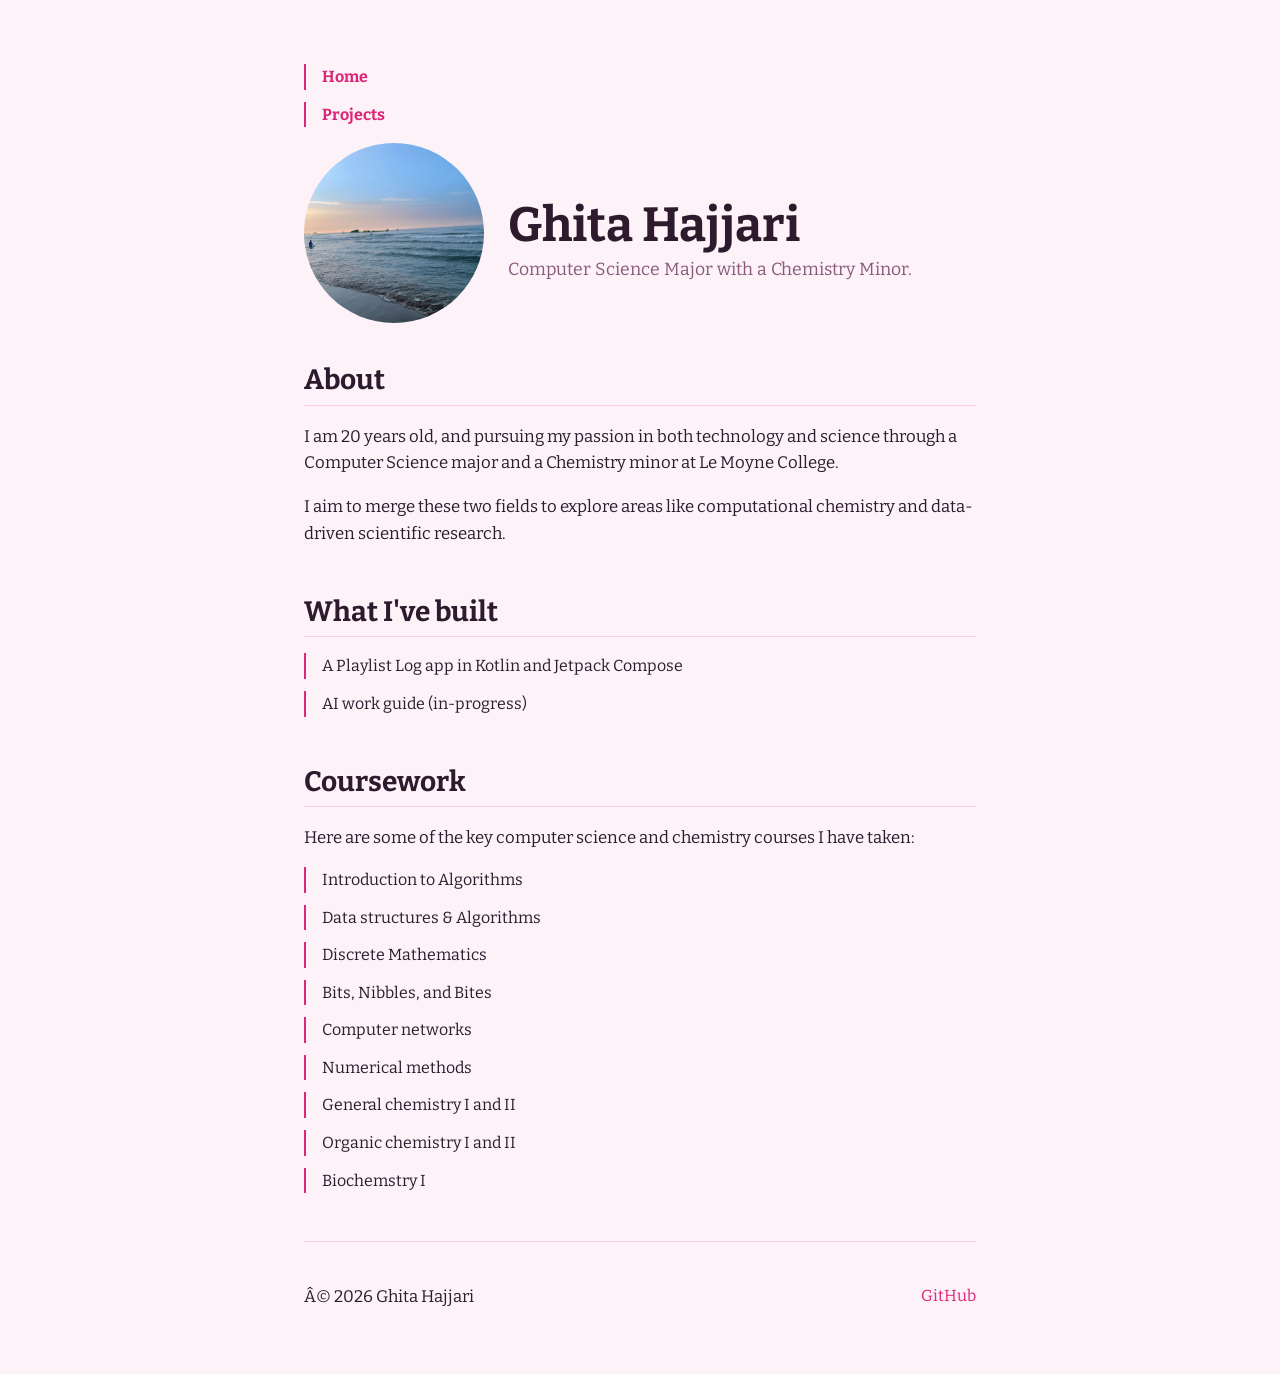
==== index.html @ ee104030 "S13 done" ====
<!DOCTYPE html>
<html lang="" en">

<head>
    <meta charset="" UTF-8">
    <meta name="viewport" content="width=device-width" , initial-scale="1,0">
    <title>Ghita Hajjari</title>
    <!-- Class 12: Step 1: a typeface I chose-->
    <link rel="preconnect" href="https://fonts.googleapis.com">
    <link rel="preconnect" href="https://fonts.gstatic.com">
    <link href="https://fonts.googleapis.com/css2?family=Bitter:ital,wght@0,100..900;1,100..900&display=swap" rel="stylesheet">
    <link rel="stylesheet" href="styles.css">
</head>

<body>
    <!-- Class 13: Step 2: navigation -->
    <nav>
        <ul>
            <li><a href="index.html">Home</a></li> 
            <li><a href="projects.html">Projects</a></li> 
        </ul>
    </nav>
    <!-- Class 11: Step 2: the page -->
    <!-- Lab 12: Task 1: group the text so it stacks beside the photo -->
    <header>
        <!-- Class 12: Step 3: an image -->
        <img src="images/me.jpg" alt="Ocean picture taken by Ghita Hajjari" class="portrait">
        <div>
            <h1>Ghita Hajjari</h1>
            <p>Computer Science Major with a Chemistry Minor.</p>
        </div>
    </header>

    <main>
        <section>
            <h2>About</h2>
            <p>I am 20 years old, and pursuing my passion in both technology and science through a Computer Science
                major and a Chemistry minor at Le Moyne College.</p>
            <p>I aim to merge these two fields to explore areas like computational chemistry and data-driven scientific
                research.</p>
        </section>

        <section>
            <h2>What I've built</h2>
            <ul>
                <li>A Playlist Log app in Kotlin and Jetpack Compose</li>
                <li>AI work guide (in-progress)</li>
            </ul>
        </section>

        <!-- Lab 11: Task 2: a third section -->
        <section>
            <h2>Coursework</h2>
            <p>Here are some of the key computer science and chemistry courses I have taken:</p>
            <ul>
                <li>Introduction to Algorithms</li>
                <li>Data structures & Algorithms</li>
                <li>Discrete Mathematics</li>
                <li>Bits, Nibbles, and Bites</li>
                <li>Computer networks</li>
                <li>Numerical methods</li>
                <li>General chemistry I and II</li>
                <li>Organic chemistry I and II</li>
                <li>Biochemstry I</li>
            </ul>
        </section>
    </main>

    <!-- Lab 12: Task 3: two things in the footer -->
    <footer>
        <p>© 2026 Ghita Hajjari</p>
        <!-- Lab 11: Task 3: a link off my page -->
        <a href="https://github.com/ghitahajjari" target="_blank" rel="noopener">GitHub</a>
    </footer>

</body>

</html>
---- styles.css ----
/* Class 11: Step 4: the basics */

:root {
    /*Lab 11: Task 5: my own colors*/
    --text: #2d1b2d;
    --text-muted: #8a5a7b;
    --accent: #db2777;
    --background: #fdf2f8;
    --border: #fbcfe8;
}

body {
    font-family: "Bitter", system-ui, -apple-system, "Segoe UI", sans-serif;
    color: var(--text);
    background: var(--background);
    line-height: 1.6;
    max-width: 42rem;
    margin: 0 auto;
    padding: 3rem 1.5rem;
}

/*Lab 12: Task 1: header side by side */
header {
    display: flex; 
    /* Lab 12: Task 4: let the header stack when there isn't room */
    flex-wrap: wrap;
    align-items: center; 
    gap: 1.5rem; 
}

h1 { font-size: 3rem;   /*Class 12: Step 2: my own scale*/
    line-height:1.1;
    margin-bottom: 0.25rem; }

header p { color: var(--text-muted); font-size: 1.1rem; margin-top: 0; }

h2 {
    font-size: 1.75rem;
    line-height: 1.2;
    margin-top: 2.5rem;
    border-bottom: 1px solid var(--border);
    padding-bottom: 0.5rem;
    margin-bottom: 1rem;
}

p{
    font-size: 1.05rem;
    margin-bottom: 1rem;
}

/* Lab 12: Task 3: footer */
footer { 
    border-top: 1px solid var(--border);
    padding-top: 1.5rem;
    display: flex;
    justify-content: space-between;
    align-items: center;
}

/* Lab 11: Task 4: links */
a{
    color: var(--accent);
    text-decoration: none;
    border-bottom: 1px solid transparent;
}
a:hover { border-bottom-color: var(--accent); }

.portrait {
    width: 180px;
    height: 180px;
    object-fit: cover;
    border-radius: 50%;
}


/* Class 12: Step 4: spacing on purpose */
section { margin-bottom: 3rem; }
/* Lab 12: Task 2: list without bullets */
ul { 
    list-style: none;
    padding-left: 0;
 }
li { 
    margin-bottom: 0.75rem;
    padding-left: 1rem;
    border-left: 2px solid var(--accent);
 }

/* Class 13: Step 3: the nav bar */
nav a {
    text-decoration: none;
    font-weight: 700;
    padding-bottom: 0.25rem;
    border-bottom: 2px solid transparent;
}

nav a:hover {
    border-bottom-color: var(--accent);
}
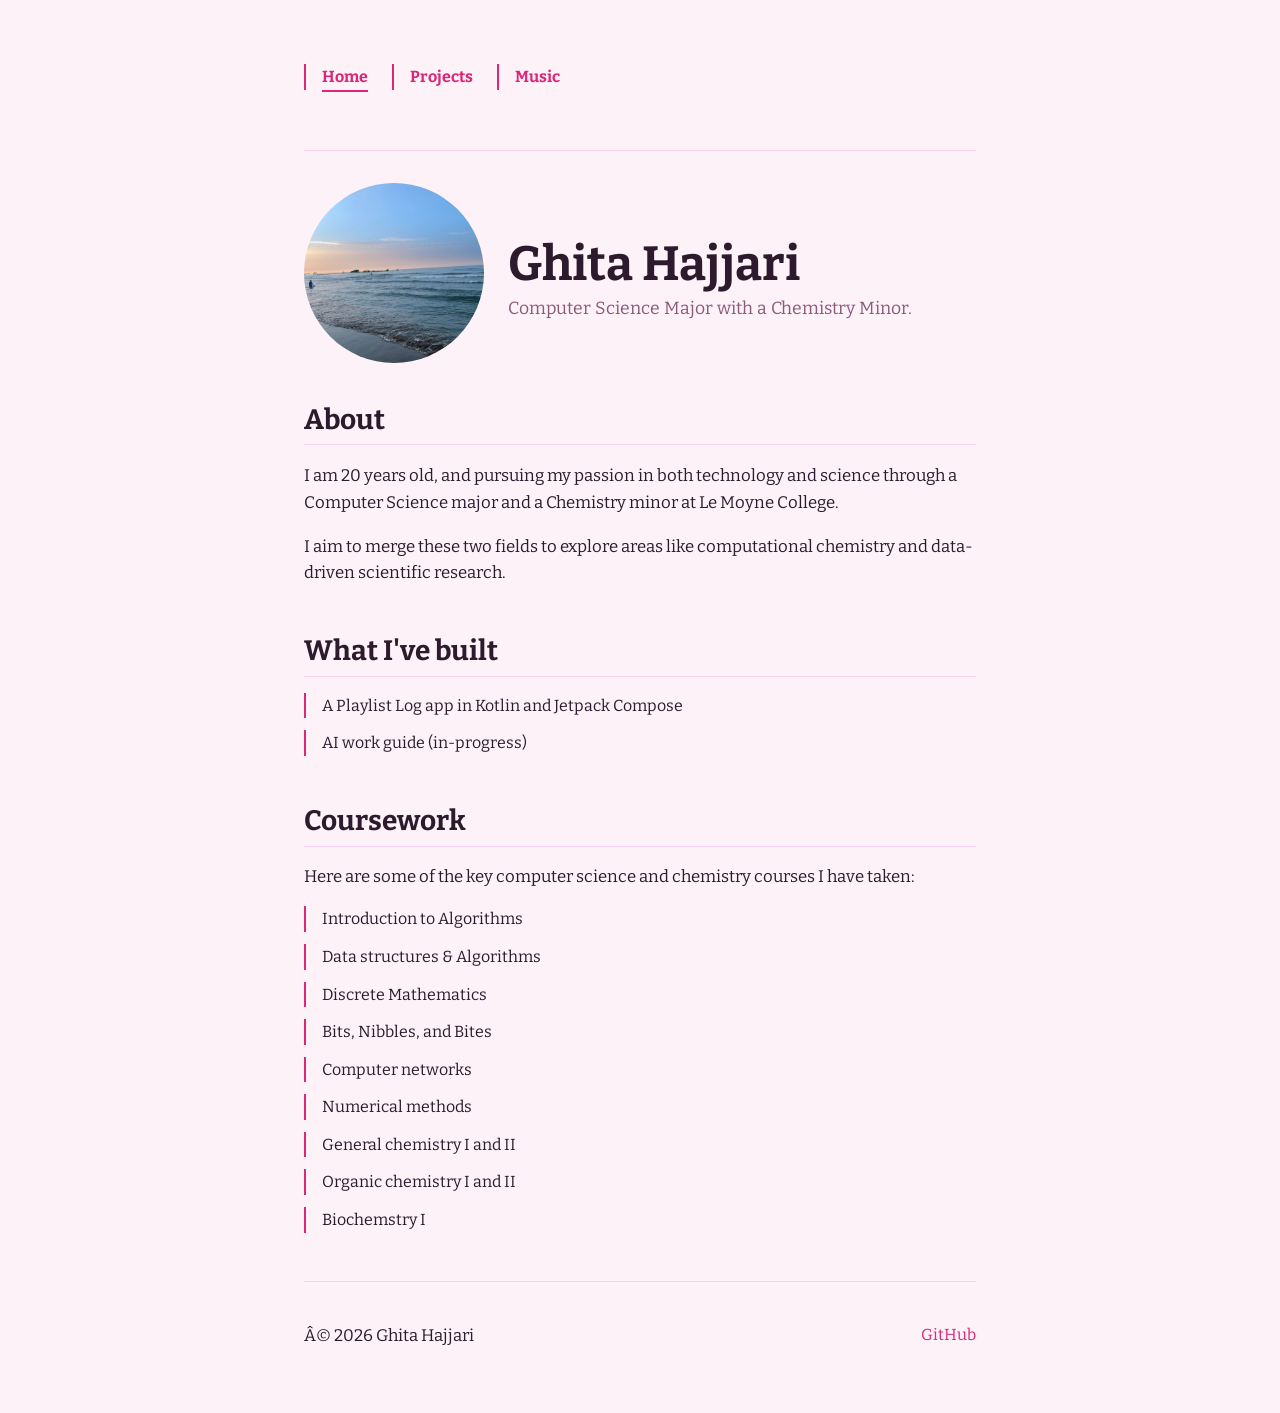
==== commit 4aa185a0: "Lab 13 done" ====
--- a/index.html
+++ b/index.html
@@ -16,8 +16,11 @@
     <!-- Class 13: Step 2: navigation -->
     <nav>
         <ul>
-            <li><a href="index.html">Home</a></li> 
+            <!-- Lab 13: Task 1: show which page you're on -->
+            <li><a href="index.html" class="current">Home</a></li> 
             <li><a href="projects.html">Projects</a></li> 
+            <!-- Lab 13: Task 3: music page link -->
+            <li><a href="music.html">Music</a></li> 
         </ul>
     </nav>
     <!-- Class 11: Step 2: the page -->
--- a/styles.css
+++ b/styles.css
@@ -87,6 +87,14 @@
  }
 
 /* Class 13: Step 3: the nav bar */
+nav ul {
+    list-style: none;
+    padding-left: 0;
+    display: flex;
+    gap: 1.5rem;
+    margin-bottom: 2rem;
+}
+
 nav a {
     text-decoration: none;
     font-weight: 700;
@@ -96,4 +104,22 @@
 
 nav a:hover {
     border-bottom-color: var(--accent);
+}
+
+/* Lab 13: Task 1: which page you're on */
+nav a.current {
+    border-bottom-color: var(--accent);
+    color: var(--accent);
+}
+
+/* Lab 13: Task 4: separate the bar from the header*/
+nav {
+    padding-bottom: 1rem;
+    border-bottom: 1px solid var(--border);
+    margin-bottom: 2rem;
+}
+
+/*  Lab 13: Task 5: Tab through the page */
+nav a:focus-visible {
+    outline: 2px solid var(--accent);
 }
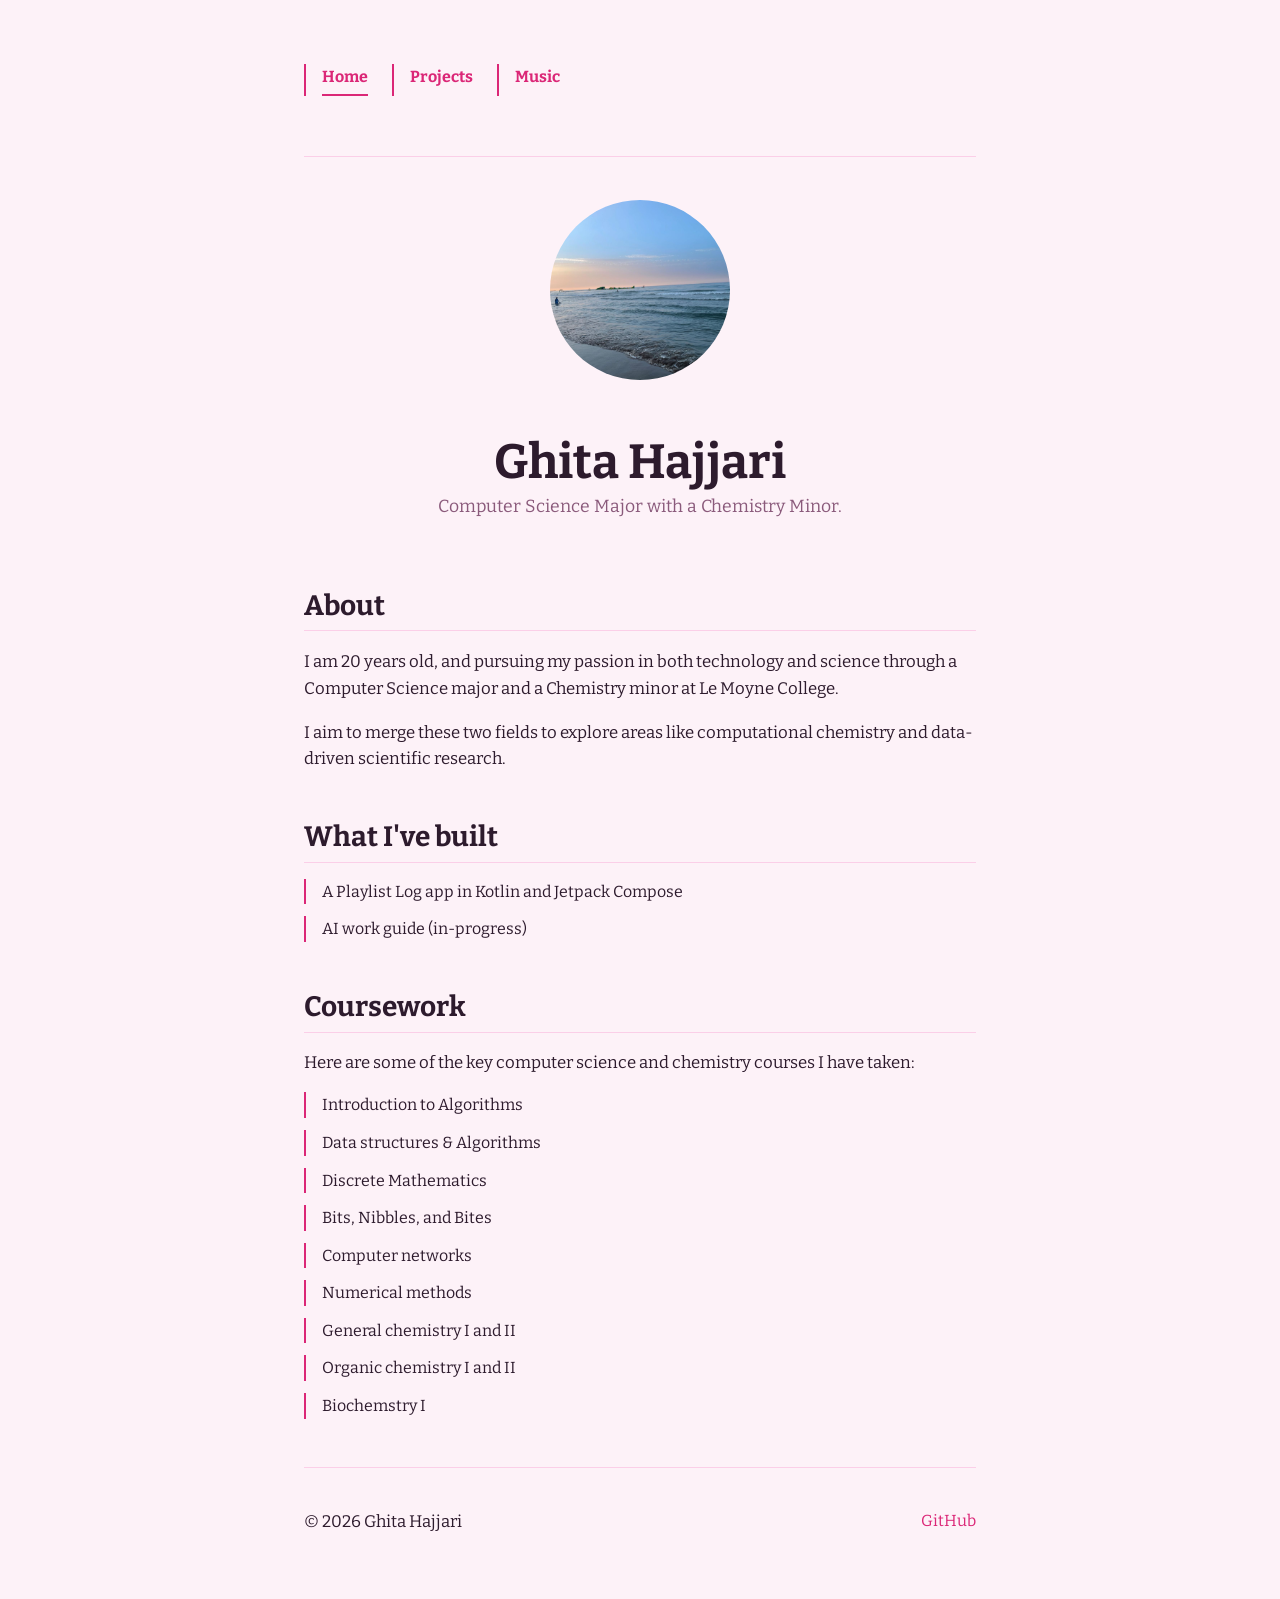
==== commit ad75088f: "corrections for lab 14" ====
--- a/index.html
+++ b/index.html
@@ -1,9 +1,9 @@
 <!DOCTYPE html>
-<html lang="" en">
+<html lang="en">
 
 <head>
-    <meta charset="" UTF-8">
-    <meta name="viewport" content="width=device-width" , initial-scale="1,0">
+    <meta charset="UTF-8">
+    <meta name="viewport" content="width=device-width, initial-scale=1.0">
     <title>Ghita Hajjari</title>
     <!-- Class 12: Step 1: a typeface I chose-->
     <link rel="preconnect" href="https://fonts.googleapis.com">
--- a/styles.css
+++ b/styles.css
@@ -23,9 +23,14 @@
 header {
     display: flex; 
     /* Lab 12: Task 4: let the header stack when there isn't room */
-    flex-wrap: wrap;
+    /* flex-wrap: wrap; */
     align-items: center; 
     gap: 1.5rem; 
+    /* Lab 14: Task 6: a hero header */
+    min-height: 40vh;
+    flex-direction: column;
+    justify-content: center;
+    text-align: center;
 }
 
 h1 { font-size: 3rem;   /*Class 12: Step 2: my own scale*/
@@ -49,12 +54,21 @@
 }
 
 /* Lab 12: Task 3: footer */
+/* Lab 14: Task 4: footer stacks on narrow screens */
 footer { 
+    display: flex;
+    flex-direction: column;
+    gap: 0.5rem;
+    align-items: center;
     border-top: 1px solid var(--border);
     padding-top: 1.5rem;
-    display: flex;
-    justify-content: space-between;
-    align-items: center;
+}
+
+@media (min-width: 40rem) {
+    footer {
+        flex-direction: row;
+        justify-content: space-between;
+    }
 }
 
 /* Lab 11: Task 4: links */
@@ -87,12 +101,21 @@
  }
 
 /* Class 13: Step 3: the nav bar */
+/* Lab 14: Task 1: the nav stacks on narrow screens */
 nav ul {
     list-style: none;
     padding-left: 0;
     display: flex;
-    gap: 1.5rem;
+    flex-direction: column;
+    gap: 0.5rem;
     margin-bottom: 2rem;
+}
+
+@media (min-width: 40rem) {
+    nav ul {
+        flex-direction: row;
+        gap: 1.5rem;
+    }
 }
 
 nav a {
@@ -100,6 +123,9 @@
     font-weight: 700;
     padding-bottom: 0.25rem;
     border-bottom: 2px solid transparent;
+    /* Lab 14: Task 5: fixes */
+    padding: 0.5rem O;
+    display: inline-block;
 }
 
 nav a:hover {
@@ -122,4 +148,28 @@
 /*  Lab 13: Task 5: Tab through the page */
 nav a:focus-visible {
     outline: 2px solid var(--accent);
-}+}
+
+/* Class 14: Step 2: the cards go in a row */
+.cards {
+    display: flex;
+    /* Class 14: Step 3: stack by default */
+    flex-direction: column;
+    gap: 1.5rem;
+    margin-top: 2rem;
+}
+
+.card {
+    flex: 1;
+    padding: 1.5rem;
+    border: 1px solid var(--border);
+    border-radius: 8px;
+}
+
+/* Class 14: Step 3: a row when there's room */
+@media (min-width: 40rem) {
+    .cards { flex-direction: row; }
+}
+
+/* Lab 14: Task 5: fixes */
+img { max-width: 100%; height:auto; }
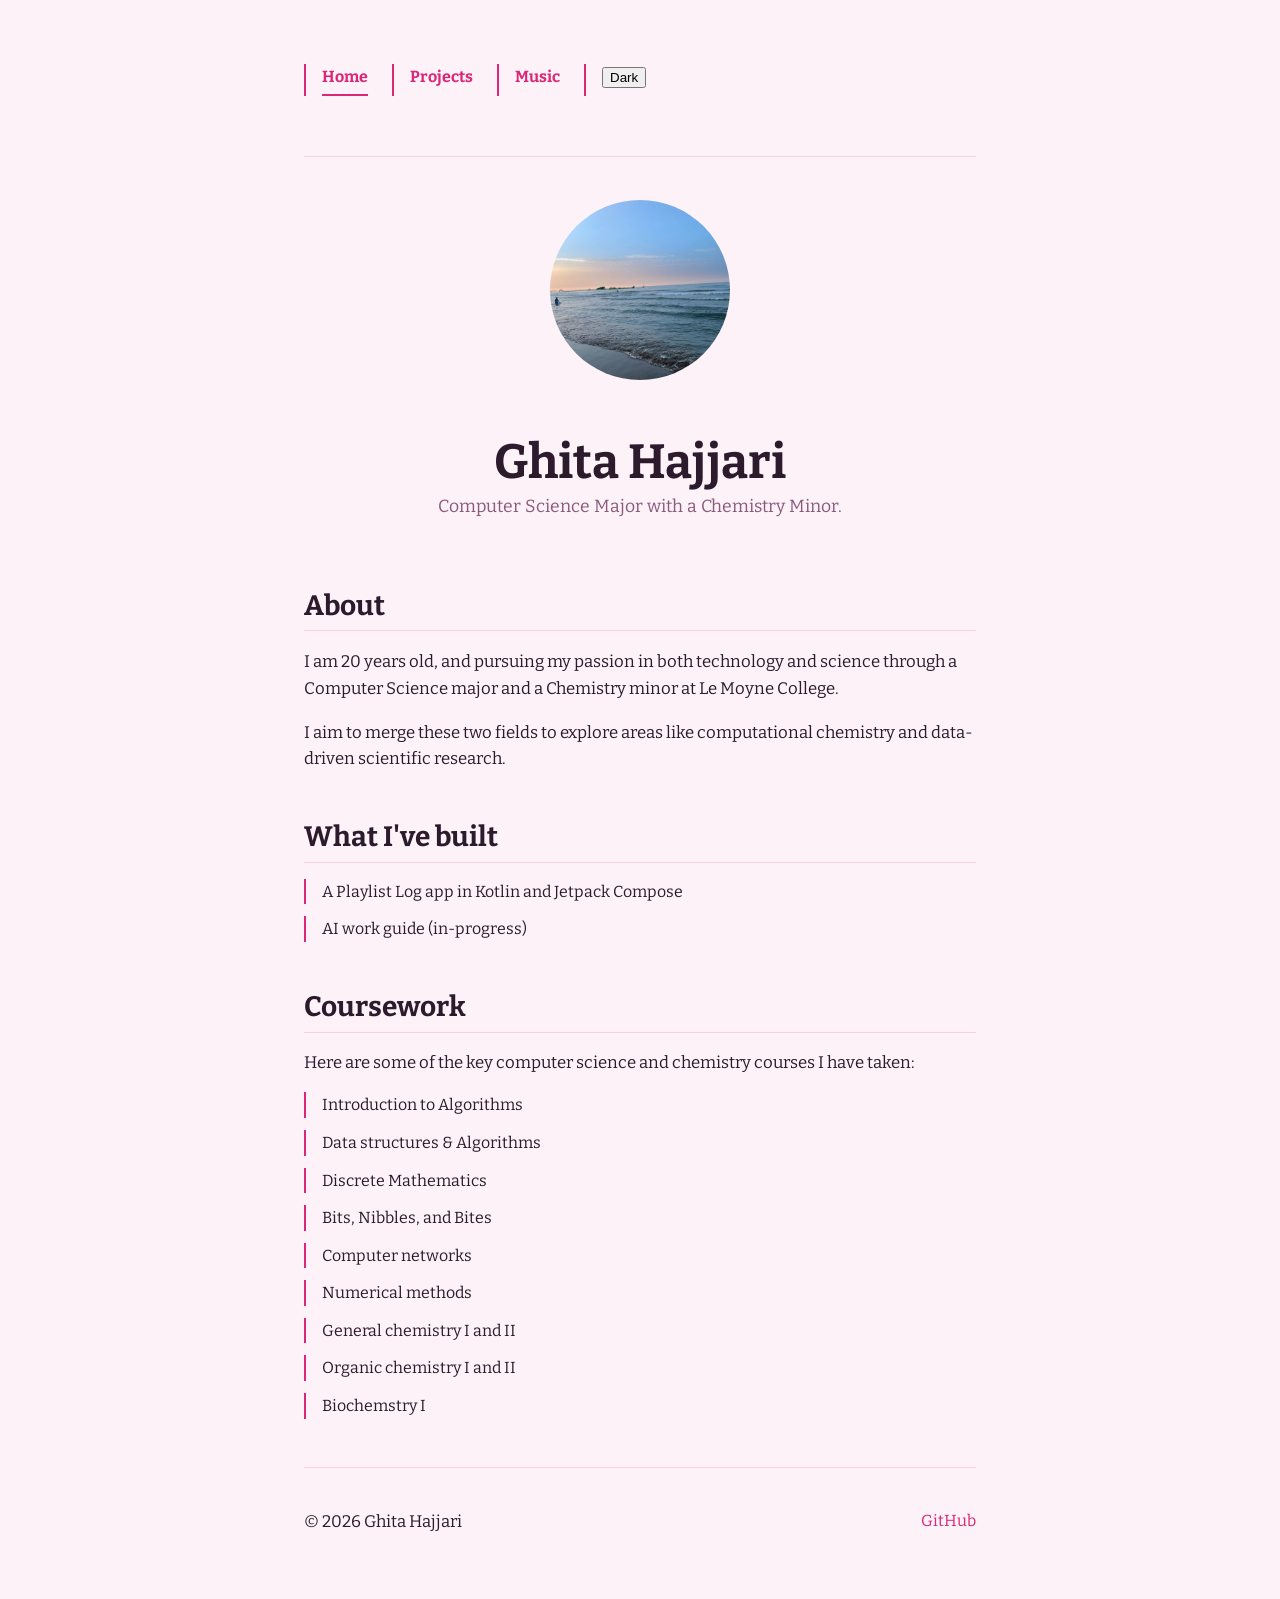
==== commit 7a5e9e3a: "S15 done" ====
--- a/index.html
+++ b/index.html
@@ -10,6 +10,8 @@
     <link rel="preconnect" href="https://fonts.gstatic.com">
     <link href="https://fonts.googleapis.com/css2?family=Bitter:ital,wght@0,100..900;1,100..900&display=swap" rel="stylesheet">
     <link rel="stylesheet" href="styles.css">
+    <!-- Class 15: Step 1: my third file-->
+    <script src="script.js" defer></script>
 </head>
 
 <body>
@@ -21,6 +23,8 @@
             <li><a href="projects.html">Projects</a></li> 
             <!-- Lab 13: Task 3: music page link -->
             <li><a href="music.html">Music</a></li> 
+            <!-- Class 15: Step 3: the theme button -->
+             <li><button id="theme-toggle" type="button">Dark</button></li>
         </ul>
     </nav>
     <!-- Class 11: Step 2: the page -->
@@ -71,7 +75,8 @@
 
     <!-- Lab 12: Task 3: two things in the footer -->
     <footer>
-        <p>© 2026 Ghita Hajjari</p>
+        <!-- Class 15: Step 2: the year, written by javaScript -->
+        <p>© <span id="year"></span> Ghita Hajjari</p>
         <!-- Lab 11: Task 3: a link off my page -->
         <a href="https://github.com/ghitahajjari" target="_blank" rel="noopener">GitHub</a>
     </footer>
--- a/styles.css
+++ b/styles.css
@@ -172,4 +172,13 @@
 }
 
 /* Lab 14: Task 5: fixes */
-img { max-width: 100%; height:auto; }+img { max-width: 100%; height:auto; }
+
+/* Class 15: Step 4: dark mode colors */
+body.dark {
+    --text: white;
+    --text-muted: silver;
+    --accent: skyblue;
+    --background: black;
+    --border: dimgrey;
+}
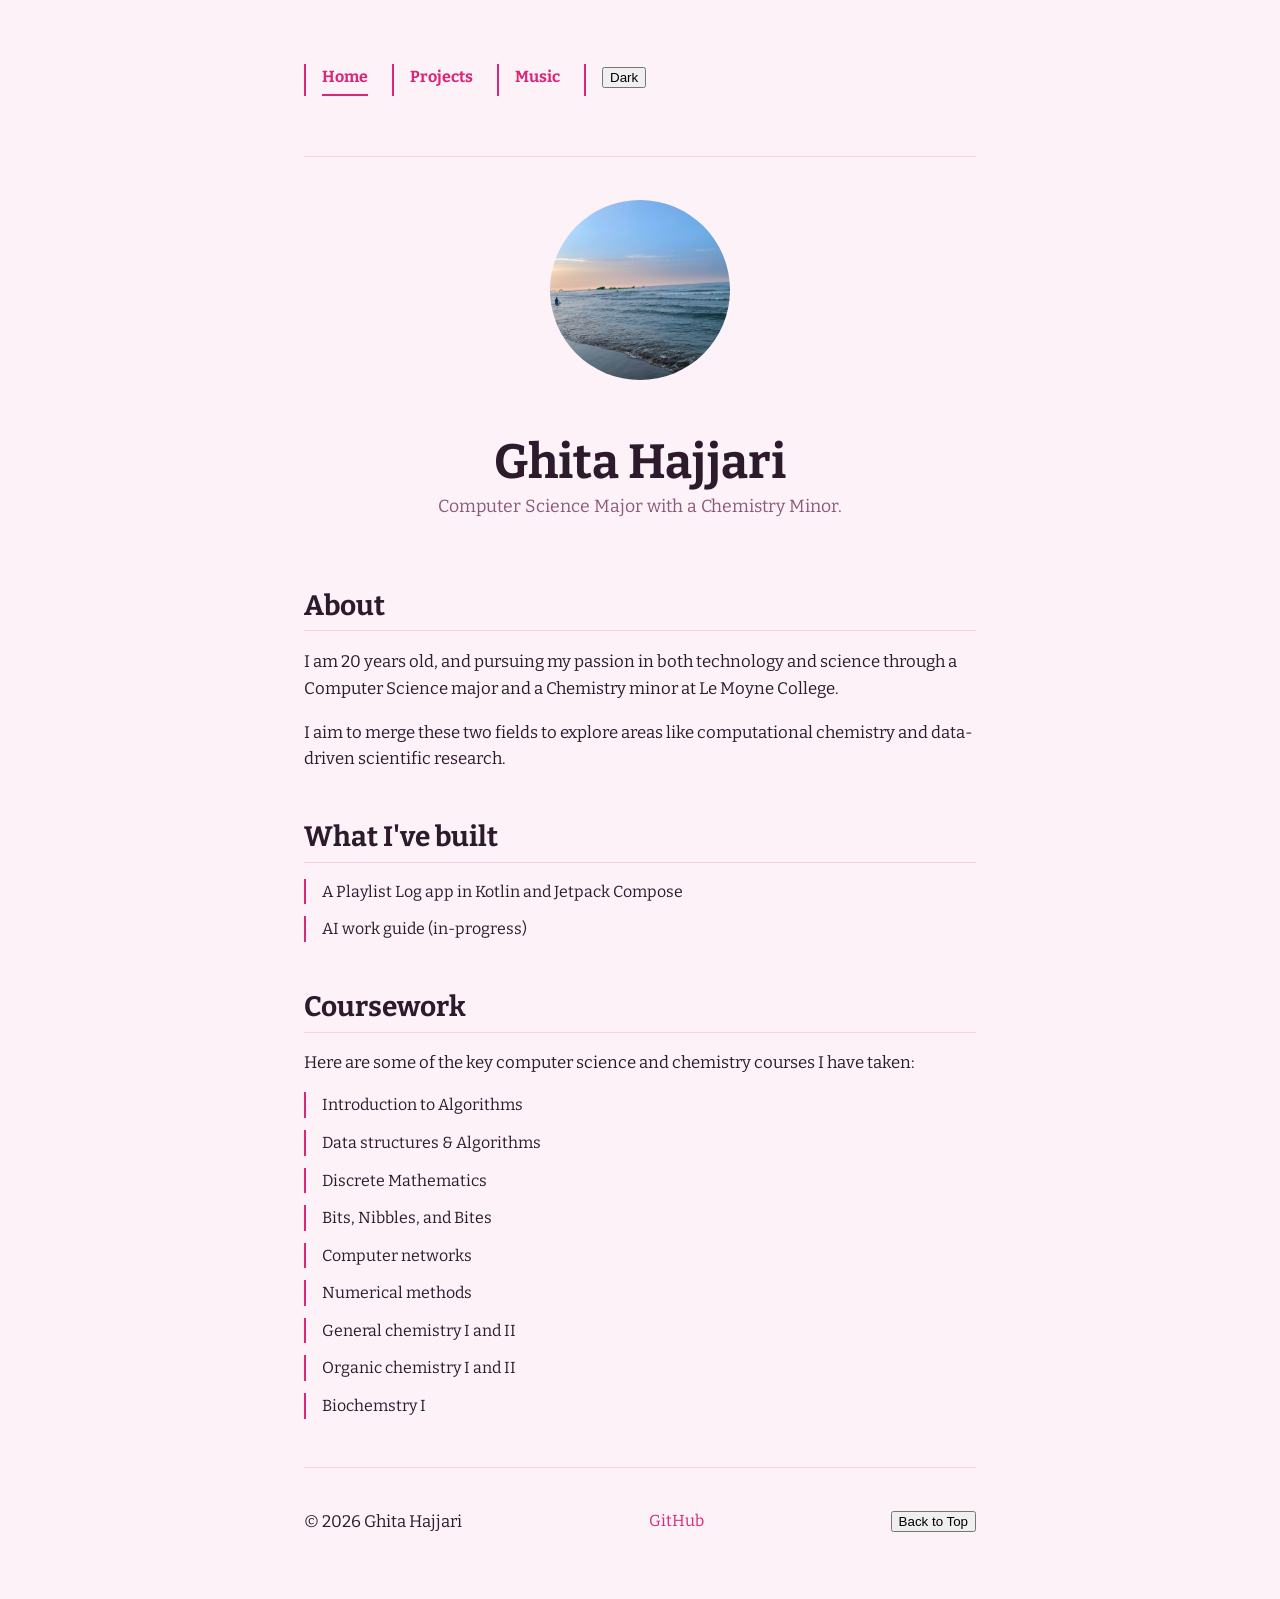
==== commit c9778071: "Lab 15 done" ====
--- a/index.html
+++ b/index.html
@@ -24,7 +24,7 @@
             <!-- Lab 13: Task 3: music page link -->
             <li><a href="music.html">Music</a></li> 
             <!-- Class 15: Step 3: the theme button -->
-             <li><button id="theme-toggle" type="button">Dark</button></li>
+            <li><button id="theme-toggle" type="button">Dark</button></li>
         </ul>
     </nav>
     <!-- Class 11: Step 2: the page -->
@@ -79,6 +79,8 @@
         <p>© <span id="year"></span> Ghita Hajjari</p>
         <!-- Lab 11: Task 3: a link off my page -->
         <a href="https://github.com/ghitahajjari" target="_blank" rel="noopener">GitHub</a>
+        <!-- Lab 15: Task 5: Button to top -->
+        <button id="back-to-top">Back to Top</button>
     </footer>
 
 </body>
--- a/styles.css
+++ b/styles.css
@@ -174,11 +174,11 @@
 /* Lab 14: Task 5: fixes */
 img { max-width: 100%; height:auto; }
 
-/* Class 15: Step 4: dark mode colors */
+/* Class 15: Step 4: the dark theme */
 body.dark {
-    --text: white;
-    --text-muted: silver;
-    --accent: skyblue;
-    --background: black;
-    --border: dimgrey;
+    --text: #fce7f3;
+    --text-muted: #c084a8;
+    --accent: #f472b6;
+    --background: #1a0f1a;
+    --border: #4a2540;
 }
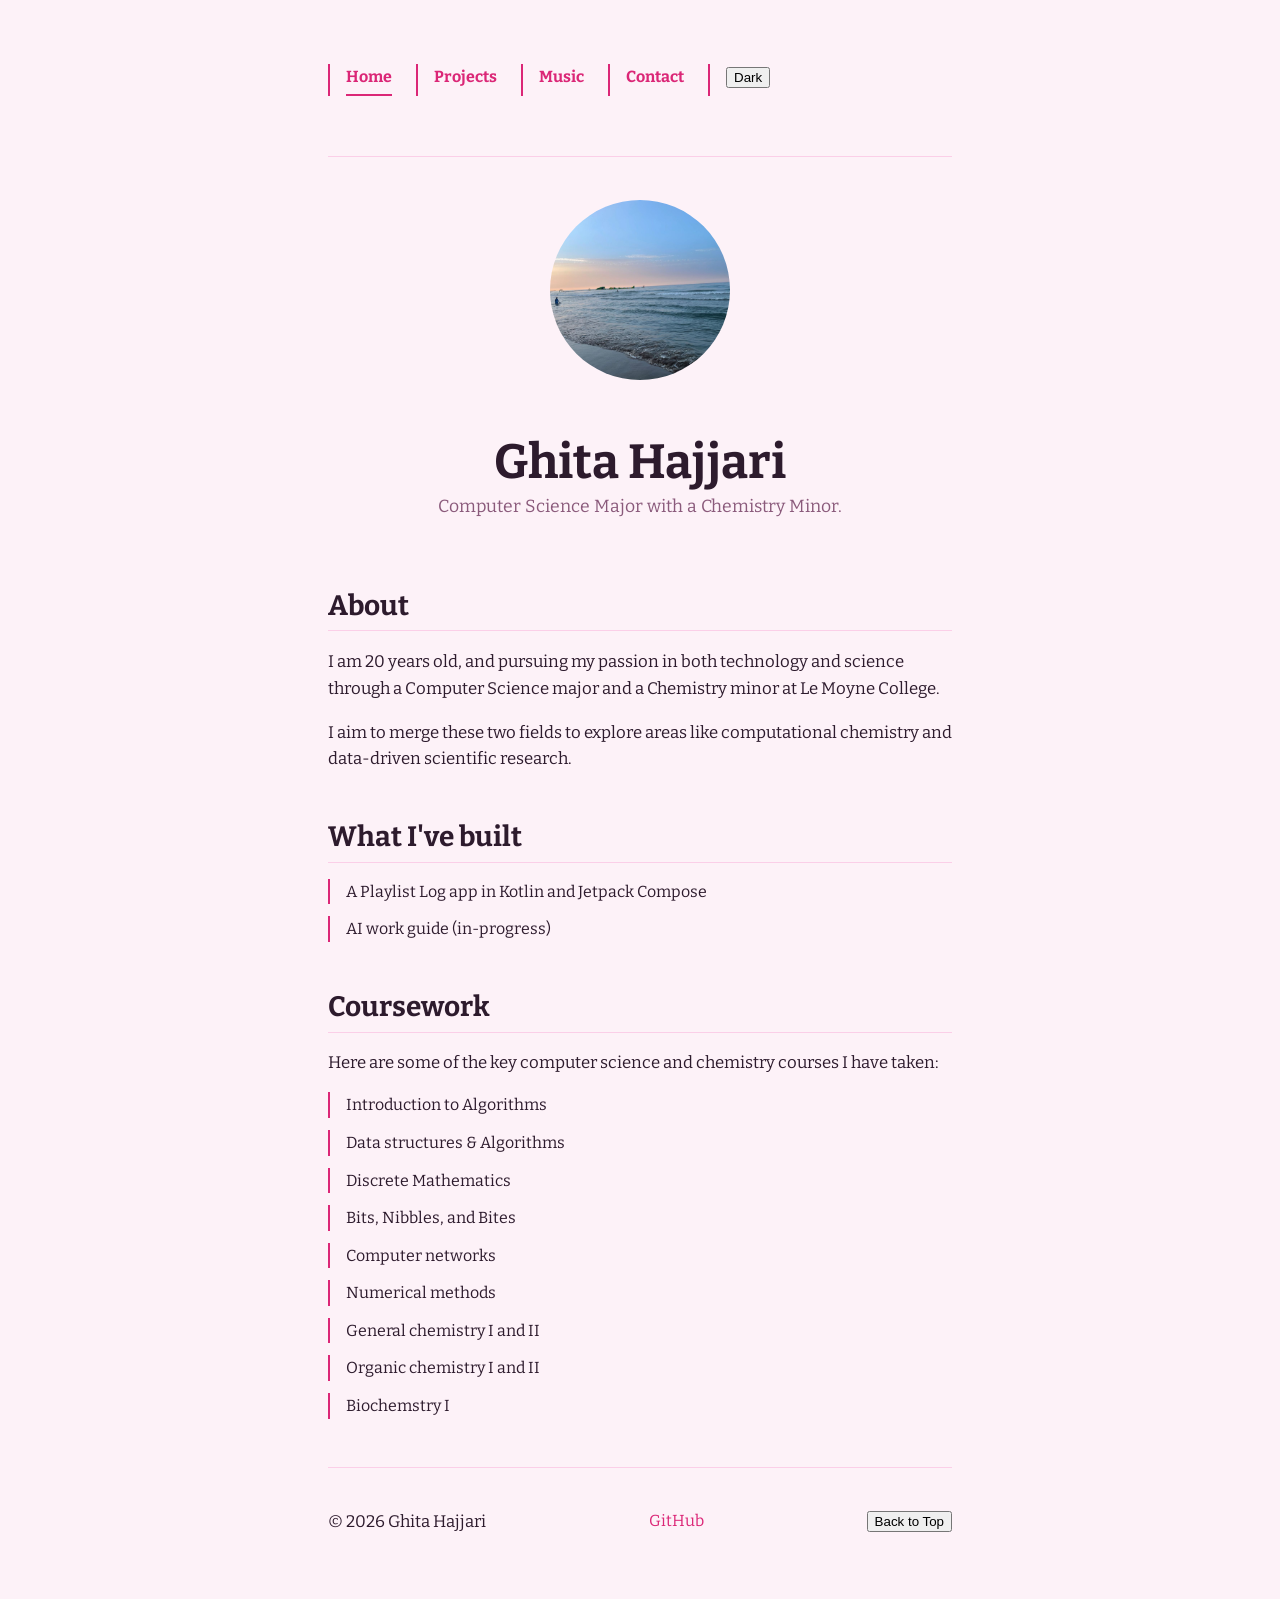
==== commit 748ba36c: "S16 done" ====
--- a/index.html
+++ b/index.html
@@ -23,6 +23,7 @@
             <li><a href="projects.html">Projects</a></li> 
             <!-- Lab 13: Task 3: music page link -->
             <li><a href="music.html">Music</a></li> 
+            <li><a href="contact.html">Contact</a></li> 
             <!-- Class 15: Step 3: the theme button -->
             <li><button id="theme-toggle" type="button">Dark</button></li>
         </ul>
--- a/styles.css
+++ b/styles.css
@@ -1,3 +1,8 @@
+/* Class 16: Step 3: padding counts inside width not on top of it */
+* {
+    box-sizing: border-box;
+}
+
 /* Class 11: Step 4: the basics */
 
 :root {
@@ -181,4 +186,42 @@
     --accent: #f472b6;
     --background: #1a0f1a;
     --border: #4a2540;
+}
+
+/* Class 16: Step 3: the form */
+form label {
+    display: block;
+    font-weight: 500;
+    margin-bottom: 0.25rem;
+}
+
+form input, form textarea {
+    font: inherit;
+    width: 100%;
+    padding: 0.5rem;
+    border: 1px solid var(--border);
+    scroll-padding-block-start: 6px;
+    background: var(--background);
+    color: var(--text);
+}
+
+form input:focus, form textarea:focus {
+    outline: 2px solid var(--accent);
+    outline-offset: 1px;
+}
+
+form button {
+    font: inherit;
+    font-weight: 700;
+    color: var(--background);
+    background: var(--accent);
+    border: none;
+    border-radius: 6px;
+    padding: 0.6rem 1.4rem;
+    cursor: pointer;
+}
+
+#form-status {
+    font-weight: 600;
+    color: var(--accent);
 }
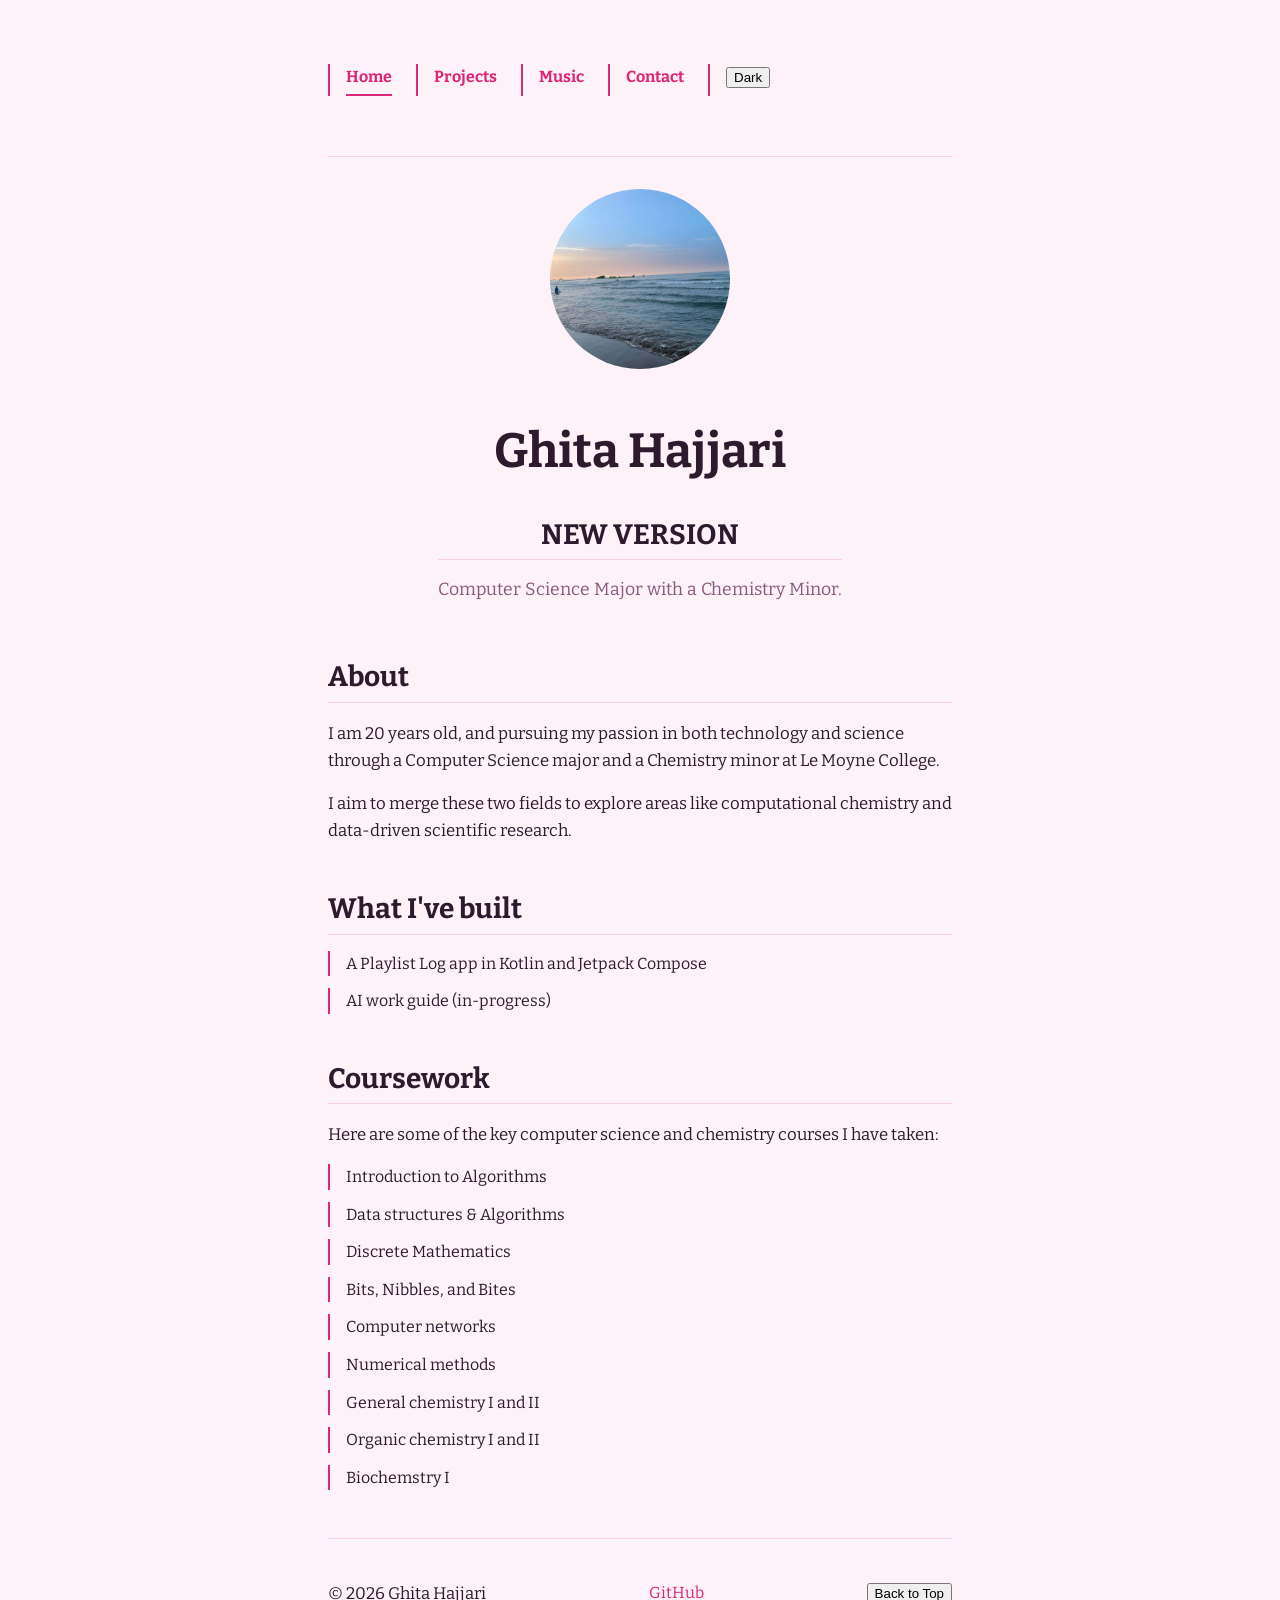
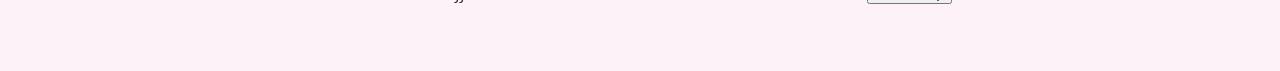
==== commit f5a4554c: "Lab 17 done" ====
--- a/index.html
+++ b/index.html
@@ -35,6 +35,8 @@
         <img src="images/me.jpg" alt="Ocean picture taken by Ghita Hajjari" class="portrait">
         <div>
             <h1>Ghita Hajjari</h1>
+            <!-- Lab 17: Task 3: something I can see -->
+            <h2> NEW VERSION </h2> 
             <p>Computer Science Major with a Chemistry Minor.</p>
         </div>
     </header>
--- a/styles.css
+++ b/styles.css
@@ -12,6 +12,8 @@
     --accent: #db2777;
     --background: #fdf2f8;
     --border: #fbcfe8;
+    /* Lab 16: Task 1: error color */
+    --error: crimson;
 }
 
 body {
@@ -186,6 +188,8 @@
     --accent: #f472b6;
     --background: #1a0f1a;
     --border: #4a2540;
+    /* Lab 16: Task 1: error color */
+    --error: lightsalmon;
 }
 
 /* Class 16: Step 3: the form */
@@ -193,6 +197,8 @@
     display: block;
     font-weight: 500;
     margin-bottom: 0.25rem;
+    /* Lab 16: Task 3: label has a cursor */
+    cursor: pointer;
 }
 
 form input, form textarea {
@@ -200,9 +206,11 @@
     width: 100%;
     padding: 0.5rem;
     border: 1px solid var(--border);
-    scroll-padding-block-start: 6px;
+    border-radius: 6px;
     background: var(--background);
     color: var(--text);
+    /* Lab 16: Task 3: field fixes */
+    box-sizing: border-box;
 }
 
 form input:focus, form textarea:focus {
@@ -219,9 +227,16 @@
     border-radius: 6px;
     padding: 0.6rem 1.4rem;
     cursor: pointer;
+    /* Lab 16: Task 3: big enough button to hit with a thumb */
+    min-height: 44px;
 }
 
 #form-status {
     font-weight: 600;
     color: var(--accent);
+}
+
+/* Lab 16: Task 1: the error state */
+#form-status.error {
+    color: var(--error);
 }
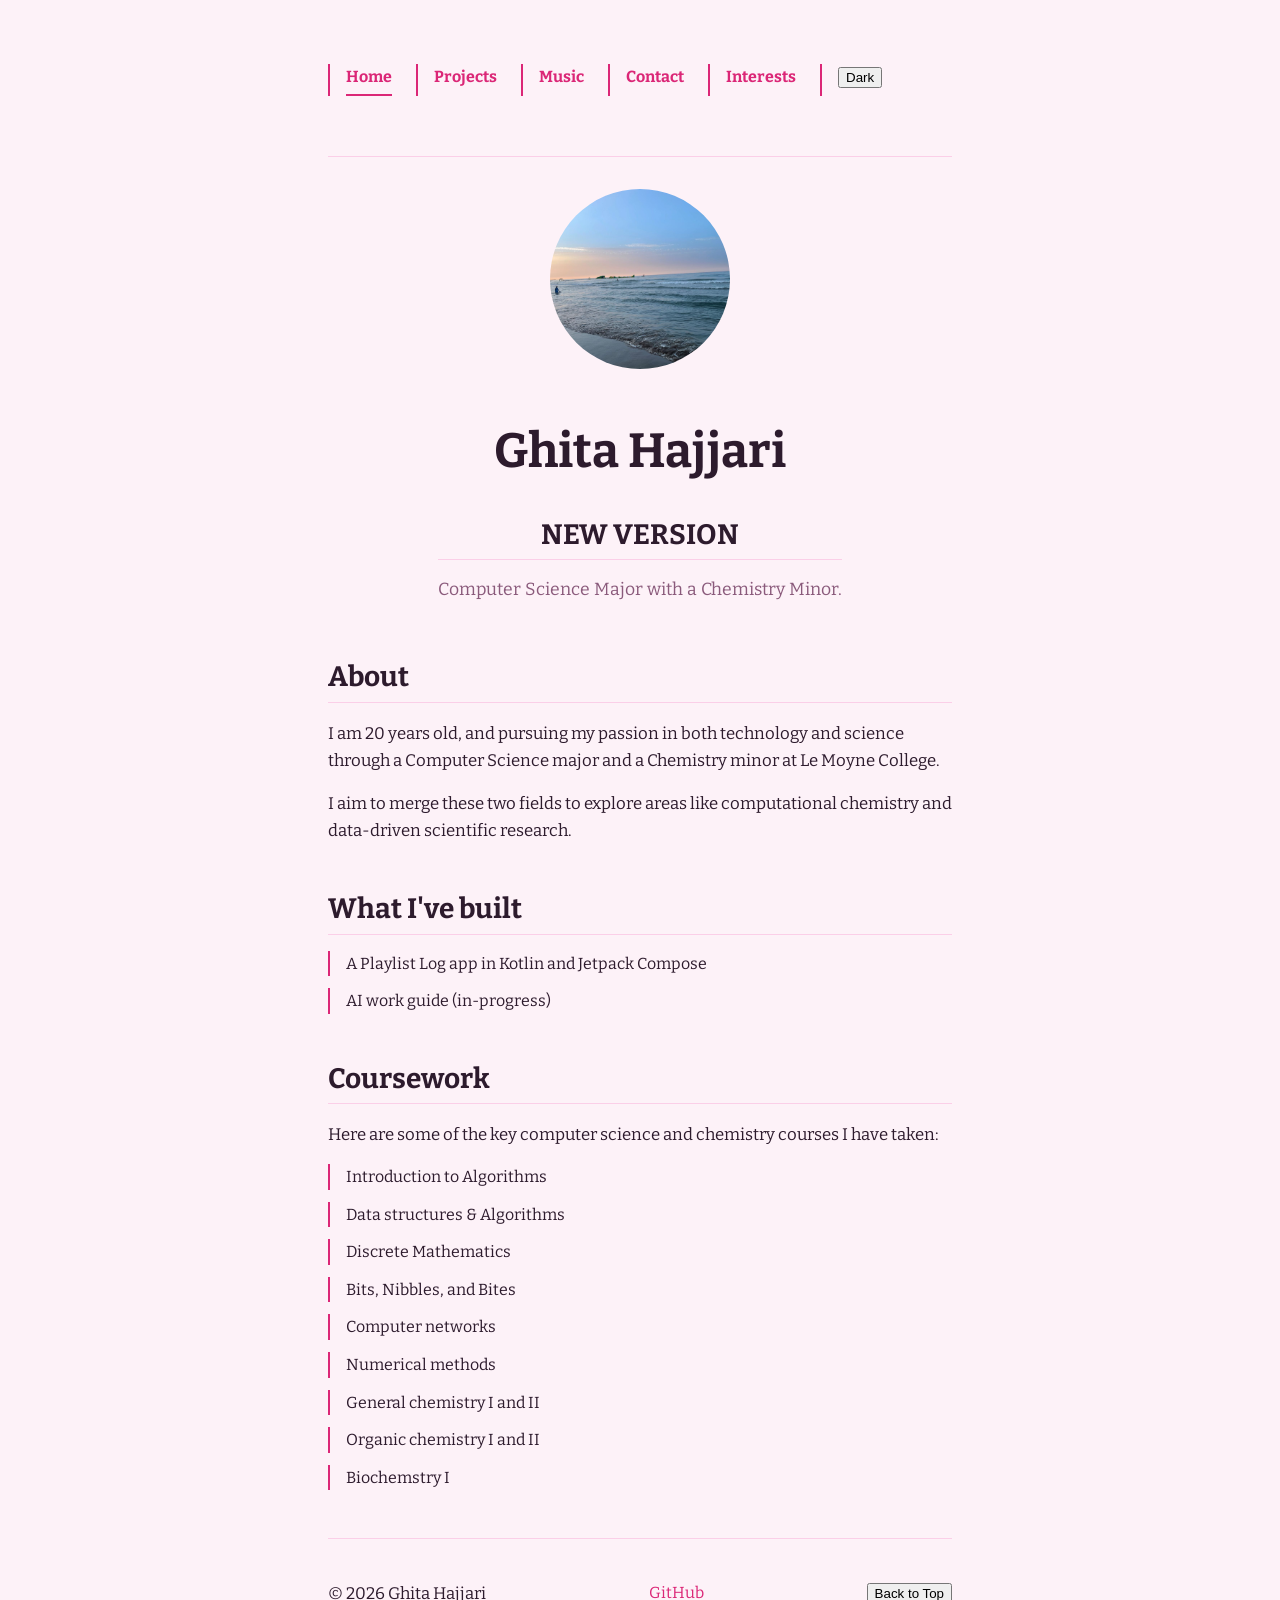
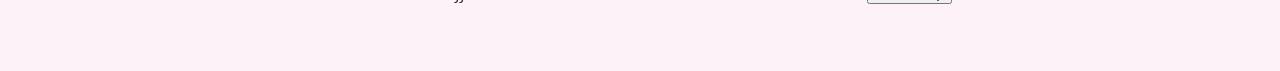
==== commit 66f04256: "S20 done" ====
--- a/index.html
+++ b/index.html
@@ -24,6 +24,7 @@
             <!-- Lab 13: Task 3: music page link -->
             <li><a href="music.html">Music</a></li> 
             <li><a href="contact.html">Contact</a></li> 
+            <li><a href="interests.html">Interests</a></li> 
             <!-- Class 15: Step 3: the theme button -->
             <li><button id="theme-toggle" type="button">Dark</button></li>
         </ul>
--- a/styles.css
+++ b/styles.css
@@ -24,6 +24,8 @@
     max-width: 42rem;
     margin: 0 auto;
     padding: 3rem 1.5rem;
+    /* Lab 18 Task 6: Phone fix */
+    overflow-x: hidden;
 }
 
 /*Lab 12: Task 1: header side by side */
@@ -131,7 +133,8 @@
     padding-bottom: 0.25rem;
     border-bottom: 2px solid transparent;
     /* Lab 14: Task 5: fixes */
-    padding: 0.5rem O;
+    /* Lab 18: Task 6: Mobile fix updated */
+    padding: 0.5rem O.75rem;
     display: inline-block;
 }
 
@@ -239,4 +242,9 @@
 /* Lab 16: Task 1: the error state */
 #form-status.error {
     color: var(--error);
+}
+
+/* Class 18: Step 2: the honeypot hidden from people */
+.hidden-field {
+    display: none;
 }
